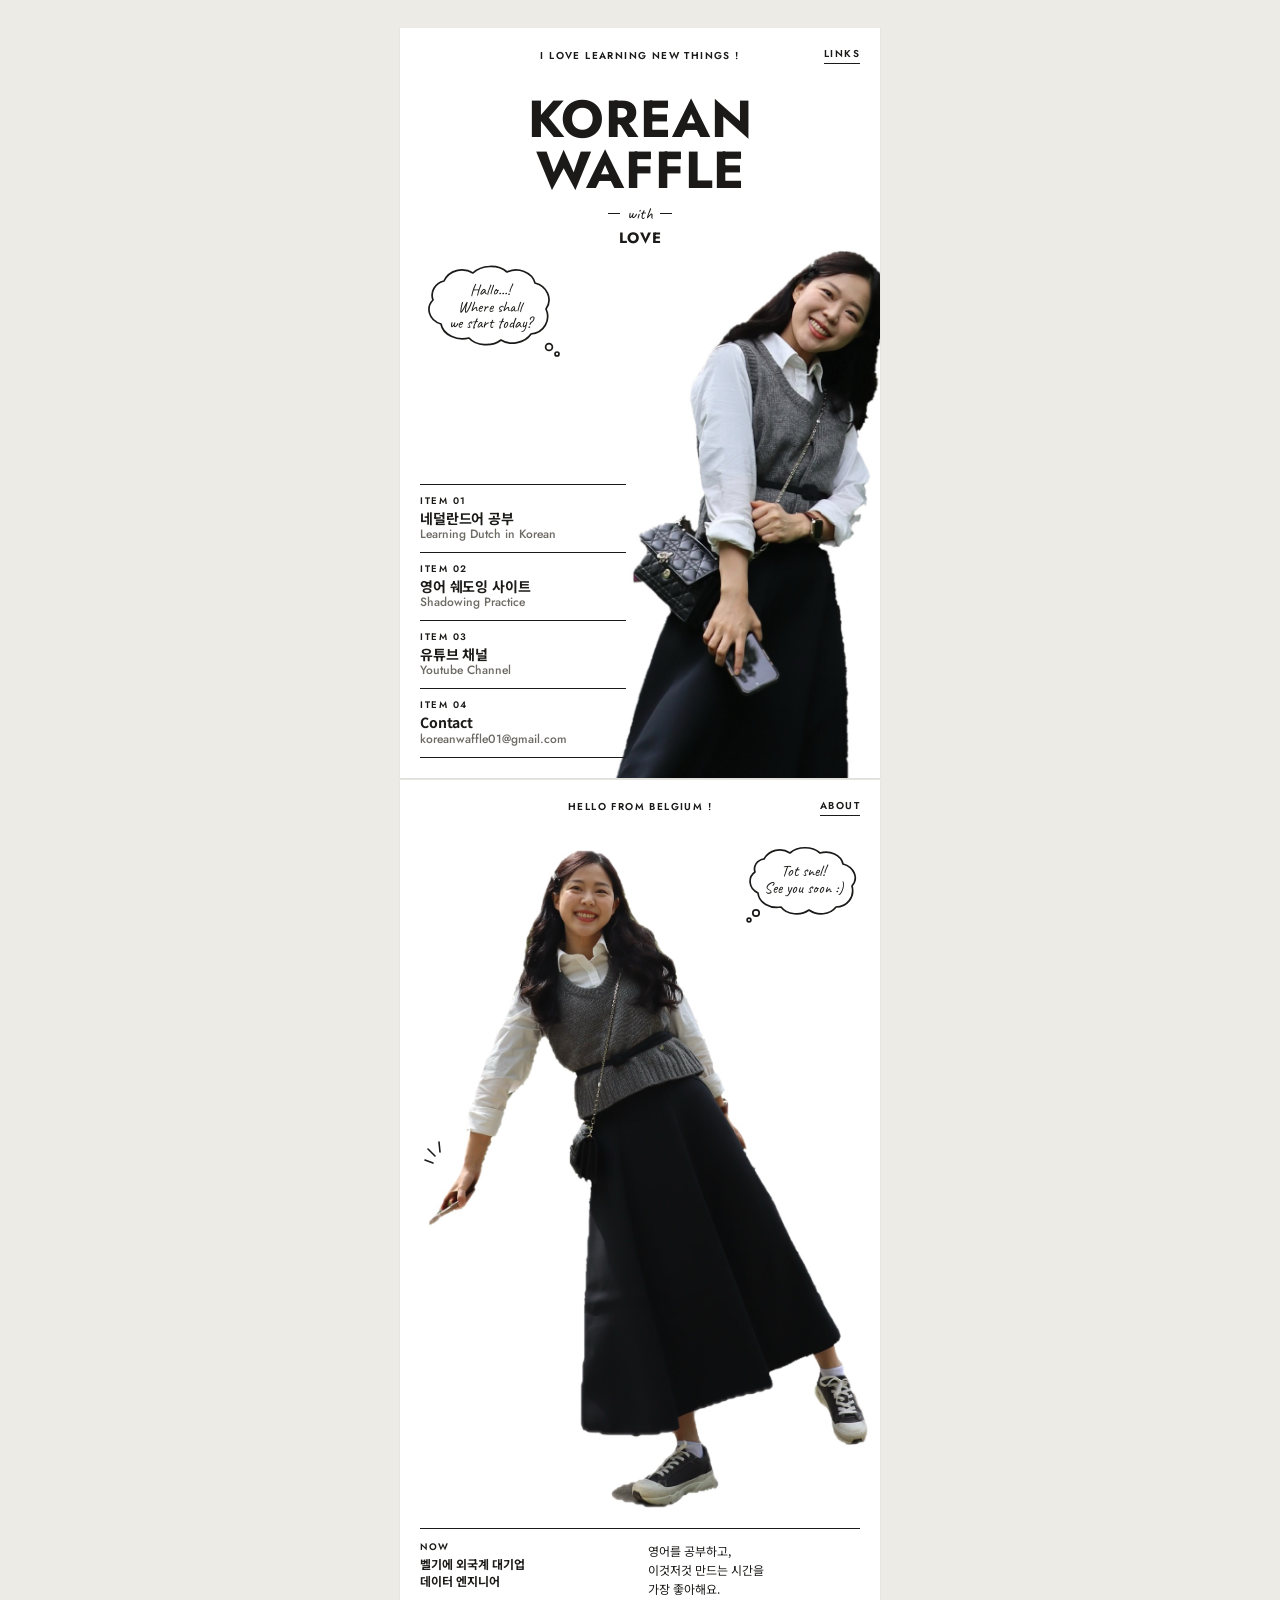
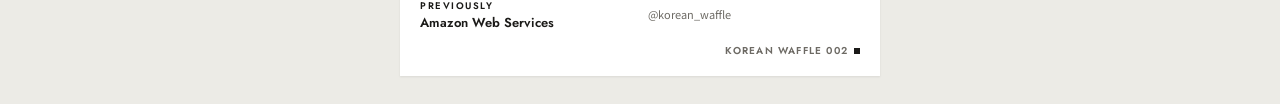
==== links/index.html @ d7e9f9f0 "소개 페이지 머리글과 소개글 변경 Co-Authored-By: Claude Opus 5.5 <noreply@anthropic.com>" ====
<!doctype html>
<html lang="ko">
<head>
  <meta charset="utf-8">
  <meta name="viewport" content="width=device-width, initial-scale=1, viewport-fit=cover">
  <title>Korean Waffle</title>
  <meta name="description" content="벨기에에 사는 한국인 크리에이터 Korean Waffle의 네덜란드어 공부, 영어 쉐도잉, 유튜브 채널">
  <meta name="theme-color" content="#ffffff">
  <meta name="color-scheme" content="light">
  <meta property="og:title" content="Korean Waffle">
  <meta property="og:description" content="Learning Dutch in Korean · Shadowing Practice · YouTube">
  <meta property="og:image" content="https://koreanwaffle.com/links/img/waffle-wide.jpg">
  <meta property="og:url" content="https://koreanwaffle.com/links/">
  <meta property="og:type" content="website">
  <link rel="icon" href="img/icon.png">
  <link rel="preconnect" href="https://fonts.googleapis.com">
  <link rel="preconnect" href="https://fonts.gstatic.com" crossorigin>
  <link href="https://fonts.googleapis.com/css2?family=Caveat:wght@600&family=Jost:wght@500;600;700&family=Noto+Sans+KR:wght@400;500;700&display=swap" rel="stylesheet">
  <style>
    :root {
      --ink: #1b1a18;
      --mute: #6d6a64;
      --line: #1b1a18;
      --paper: #ffffff;
      --desk: #ecebe6;
      --gutter: 20px;
    }
    * { box-sizing: border-box; }
    html { -webkit-text-size-adjust: 100%; }
    body {
      margin: 0; background: var(--desk); color: var(--ink);
      font-family: "Noto Sans KR", "Apple SD Gothic Neo", sans-serif;
      -webkit-font-smoothing: antialiased;
    }
    a { color: inherit; text-decoration: none; }
    .latin { font-family: "Jost", "Noto Sans KR", sans-serif; }
    .sheet { position: relative; max-width: 480px; margin: 0 auto; background: var(--paper); overflow: hidden; }
    .sheet + .sheet { margin-top: 2px; }

    /* running head */
    .run {
      display: grid; grid-template-columns: 1fr auto 1fr; align-items: center;
      padding: 18px var(--gutter) 0; font-family: "Jost", sans-serif;
      font-size: 10px; font-weight: 600; letter-spacing: .14em;
    }
    .run .tag { grid-column: 3; justify-self: end; border-bottom: 1.5px solid var(--line); padding-bottom: 2px; }
    .run .mid { grid-column: 2; }

    /* cover */
    :root { --w: min(100vw, 480px); }
    .title { text-align: center; padding: 30px var(--gutter) 0; }
    .title h1 {
      margin: 0; font-family: "Jost", sans-serif; font-weight: 700;
      font-size: clamp(38px, 11.4vw, 52px); line-height: .98; letter-spacing: .015em;
    }
    .with { display: flex; justify-content: center; align-items: center; gap: 7px; margin: 9px 0 5px;
      font-family: "Caveat", cursive; font-size: 17px; line-height: 1; }
    .with::before, .with::after { content: ""; width: 12px; height: 1.5px; background: var(--line); }
    .sub { font-family: "Jost", sans-serif; font-weight: 700; font-size: 15px; letter-spacing: .05em; }

    .stage { position: relative; height: calc(var(--w) * .68 * 1.62); min-height: 424px; }
    .girlbox { position: absolute; right: -6px; top: 0; bottom: 0; width: calc(var(--w) * .68); overflow: hidden; z-index: 1; }
    .girlbox img { display: block; width: 100%; height: auto; mix-blend-mode: multiply; }
    .bubble { position: absolute; z-index: 2; font-family: "Caveat", cursive; text-align: center; color: var(--ink); }
    .bubble svg { position: absolute; inset: 0; width: 100%; height: 100%; overflow: visible; }
    .bubble p { position: relative; margin: 0; font-size: 16px; line-height: 1.02; }
    .bubble-a { left: 22px; top: 14px; width: 136px; height: 92px; display: grid; place-items: center; padding: 8px 14px 12px; }

    /* contents */
    .index { position: absolute; z-index: 2; left: var(--gutter); bottom: 20px; width: calc(var(--w) * .43); margin: 0; padding: 0; list-style: none; }
    .index li { border-top: 1.5px solid var(--line); }
    .index li:last-child { border-bottom: 1.5px solid var(--line); }
    .index a { display: block; padding: 9px 0 10px; min-height: 58px; }
    .index .no { display: block; font-family: "Jost", sans-serif; font-size: 9.5px; font-weight: 600; letter-spacing: .16em; }
    .index .ko { display: block; margin-top: 1px; font-size: 14px; font-weight: 700; letter-spacing: -.01em; line-height: 1.3; }
    .index .en { display: block; font-family: "Jost", sans-serif; font-size: 12px; font-weight: 500; color: var(--mute); line-height: 1.25; white-space: nowrap; }
    .index a:hover .ko, .index a:focus-visible .ko { text-decoration: underline; text-underline-offset: 3px; }
    .index a:focus-visible { outline: 2px solid var(--ink); outline-offset: 2px; }

    /* second page */
    .spread { padding-bottom: 18px; }
    .spread .figure { position: relative; margin: 34px 0 0; padding: 0 12px 0 28px; }
    .spread .figure img { display: block; width: 100%; height: auto; }
    .ticks { position: absolute; left: 22px; top: 44%; width: 34px; height: 34px; }
    .bubble-b { right: 18px; top: -6px; width: 118px; height: 76px; display: grid; place-items: center; padding: 6px 12px 10px; }
    .caption { display: grid; grid-template-columns: 1fr 1fr; gap: 16px; margin: 20px var(--gutter) 0; padding-top: 12px; border-top: 1.5px solid var(--line); font-size: 12px; line-height: 1.6; word-break: keep-all; }
    .caption dl { margin: 0; }
    .caption dt { font-family: "Jost", sans-serif; font-size: 9.5px; font-weight: 600; letter-spacing: .16em; line-height: 1.3; }
    .caption dd { margin: 2px 0 10px; font-weight: 700; line-height: 1.45; }
    .caption dd:last-child { margin-bottom: 0; }
    .caption dd.latin { font-size: 13px; font-weight: 600; }
    .caption p { margin: 0; }
    .caption small { display: block; margin-top: 8px; font-size: 11px; color: var(--mute); }
    .folio { display: flex; justify-content: flex-end; align-items: center; gap: 6px; padding: 10px var(--gutter) 0;
      font-family: "Jost", sans-serif; font-size: 10px; font-weight: 600; letter-spacing: .12em; color: var(--mute); }
    .folio i { width: 6px; height: 6px; background: var(--ink); }

    /* code popup */
    .gate { position: fixed; inset: 0; z-index: 10; display: grid; place-items: center; padding: 20px; background: rgba(255,255,255,.86); }
    .gate[hidden] { display: none; }
    .gate form { width: 100%; max-width: 300px; padding: 22px 20px 18px; background: #fff; border: 1.5px solid var(--line); text-align: center; }
    .gate h2 { margin: 0; font-size: 15px; font-weight: 700; }
    .gate input {
      display: block; width: 100%; margin: 16px 0 6px; padding: 8px 0 8px .4em; border: 0; border-bottom: 1.5px solid var(--line); border-radius: 0;
      background: none; color: var(--ink); font-family: "Jost", sans-serif; font-size: 24px; font-weight: 600; letter-spacing: .4em; text-align: center; outline: none;
    }
    .gate .msg { min-height: 18px; margin: 0; font-size: 12px; color: #b3261e; }
    .gate .acts { display: grid; grid-template-columns: 1fr 1fr; gap: 8px; margin-top: 10px; }
    .gate button { min-height: 44px; border: 1.5px solid var(--line); border-radius: 0; background: #fff; color: var(--ink); font: 500 14px "Noto Sans KR", sans-serif; cursor: pointer; }
    .gate button[type=submit] { background: var(--ink); color: #fff; }

    @media (max-width: 374px) { .index .en { font-size: 11px; } }
    @media (min-width: 520px) {
      body { padding: 28px 0; }
      .sheet { box-shadow: 0 1px 2px rgba(0,0,0,.08); }
    }
  </style>
</head>
<body>
  <section class="sheet cover">
    <div class="run"><span class="mid">I LOVE LEARNING NEW THINGS !</span><span class="tag">LINKS</span></div>

    <header class="title">
      <h1>KOREAN<br>WAFFLE</h1>
      <div class="with">with</div>
      <div class="sub">LOVE</div>
    </header>

    <div class="stage">
      <div class="bubble bubble-a" aria-hidden="true">
        <svg viewBox="0 0 136 92" fill="none" stroke="#1b1a18" stroke-width="1.7" stroke-linejoin="round">
          <path d="M22 18c5-11 19-14 29-8 8-8 25-9 34-1 11-5 25 0 28 11 12 3 18 16 11 26 5 11-2 24-15 25-6 9-21 12-30 6-9 7-25 6-32-2-12 3-26-3-28-14C6 57 4 44 11 37 8 29 13 20 22 18Z" fill="#fff"/>
          <circle cx="127" cy="84" r="3.4" fill="#fff"/>
          <circle cx="135" cy="91" r="2" fill="#fff"/>
        </svg>
        <p>Hallo...!<br>Where shall<br>we start today?</p>
      </div>

      <div class="girlbox"><img src="img/waffle-tilt.jpg" width="679" height="1700" alt="셔츠와 니트 조끼를 입고 고개를 기울여 웃는 Korean Waffle" fetchpriority="high"></div>

      <nav aria-label="링크">
        <ol class="index">
          <li><a href="#" data-gate="https://wafelnederlands.com"><span class="no">ITEM 01</span><span class="ko">네덜란드어 공부</span><span class="en">Learning Dutch in Korean</span></a></li>
          <li><a href="#" data-gate="https://koreanwaffle.com/shadowing/"><span class="no">ITEM 02</span><span class="ko">영어 쉐도잉 사이트</span><span class="en">Shadowing Practice</span></a></li>
          <li><a href="https://www.youtube.com/@KoreanWaffle"><span class="no">ITEM 03</span><span class="ko">유튜브 채널</span><span class="en">Youtube Channel</span></a></li>
          <li><a href="mailto:koreanwaffle01@gmail.com"><span class="no">ITEM 04</span><span class="ko">Contact</span><span class="en">koreanwaffle01@gmail.com</span></a></li>
        </ol>
      </nav>
    </div>
  </section>

  <section class="sheet spread" id="about" aria-label="소개">
    <div class="run"><span class="mid">HELLO FROM BELGIUM !</span><span class="tag">ABOUT</span></div>
    <div class="figure">
      <div class="bubble bubble-b" aria-hidden="true">
        <svg viewBox="0 0 118 76" fill="none" stroke="#1b1a18" stroke-width="1.7" stroke-linejoin="round">
          <path d="M20 15c5-9 17-12 26-6 8-7 22-7 30 0 10-3 21 2 23 11 11 3 16 14 9 22 3 11-5 21-16 21-6 8-19 9-27 3-8 6-22 5-28-3-11 2-22-4-23-14C4 44 4 33 11 28 9 22 13 16 20 15Z" fill="#fff"/>
          <circle cx="12" cy="69" r="3.2" fill="#fff"/>
          <circle cx="5" cy="76" r="1.9" fill="#fff"/>
        </svg>
        <p>Tot snel!<br>See you soon :)</p>
      </div>
      <svg class="ticks" viewBox="0 0 34 34" fill="none" stroke="#1b1a18" stroke-width="1.6" stroke-linecap="round" aria-hidden="true">
        <path d="M3 21l8 3M6 10l7 7M17 3l1 10"/>
      </svg>
      <img src="img/waffle-wide.jpg" width="1003" height="1500" loading="lazy" alt="두 팔을 벌리고 한 발을 들어 활짝 웃는 Korean Waffle">
    </div>
    <div class="caption">
      <dl>
        <dt>NOW</dt><dd>벨기에 외국계 대기업<br>데이터 엔지니어</dd>
        <dt>PREVIOUSLY</dt><dd class="latin">Amazon Web Services</dd>
      </dl>
      <div class="note">
        <p>영어를 공부하고,<br>이것저것 만드는 시간을<br>가장 좋아해요.</p>
        <small>@korean_waffle</small>
      </div>
    </div>
    <div class="folio">KOREAN WAFFLE 002 <i></i></div>
  </section>
  <div class="gate" id="gate" role="dialog" aria-modal="true" aria-labelledby="gate-title" hidden>
    <form id="gate-form" novalidate>
      <h2 id="gate-title">코드 6자리를 넣어주세요</h2>
      <input id="gate-code" type="text" inputmode="numeric" pattern="[0-9]*" maxlength="6" autocomplete="off" aria-label="코드 6자리" aria-describedby="gate-msg">
      <p class="msg" id="gate-msg" role="alert"></p>
      <div class="acts"><button type="button" id="gate-cancel">취소</button><button type="submit">확인</button></div>
    </form>
  </div>

  <script>
    (function () {
      var HASH = "aac69fa5";
      var gate = document.getElementById("gate"), form = document.getElementById("gate-form"),
          code = document.getElementById("gate-code"), msg = document.getElementById("gate-msg"),
          target = "", opener = null;
      function fnv(t) {
        var h = 0x811c9dc5;
        for (var i = 0; i < t.length; i++) { h ^= t.charCodeAt(i); h = Math.imul(h, 0x01000193) >>> 0; }
        return ("0000000" + h.toString(16)).slice(-8);
      }
      function close() { gate.hidden = true; code.value = ""; msg.textContent = ""; if (opener) opener.focus(); }
      function check() {
        if (code.value.length < 6) { msg.textContent = "코드 6자리를 모두 넣어주세요."; code.focus(); return; }
        if (fnv(code.value) === HASH) { gate.hidden = true; code.value = ""; location.href = target; return; }
        msg.textContent = "코드가 맞지 않아요."; code.value = ""; code.focus();
      }
      document.querySelectorAll("[data-gate]").forEach(function (a) {
        a.addEventListener("click", function (e) {
          e.preventDefault();
          target = a.getAttribute("data-gate"); opener = a;
          gate.hidden = false; msg.textContent = ""; code.value = ""; code.focus();
        });
      });
      code.addEventListener("input", function () {
        code.value = code.value.replace(/\D/g, "").slice(0, 6);
        if (code.value.length === 6) check(); else msg.textContent = "";
      });
      form.addEventListener("submit", function (e) { e.preventDefault(); check(); });
      document.getElementById("gate-cancel").addEventListener("click", close);
      gate.addEventListener("click", function (e) { if (e.target === gate) close(); });
      document.addEventListener("keydown", function (e) { if (e.key === "Escape" && !gate.hidden) close(); });
    })();
  </script>
</body>
</html>
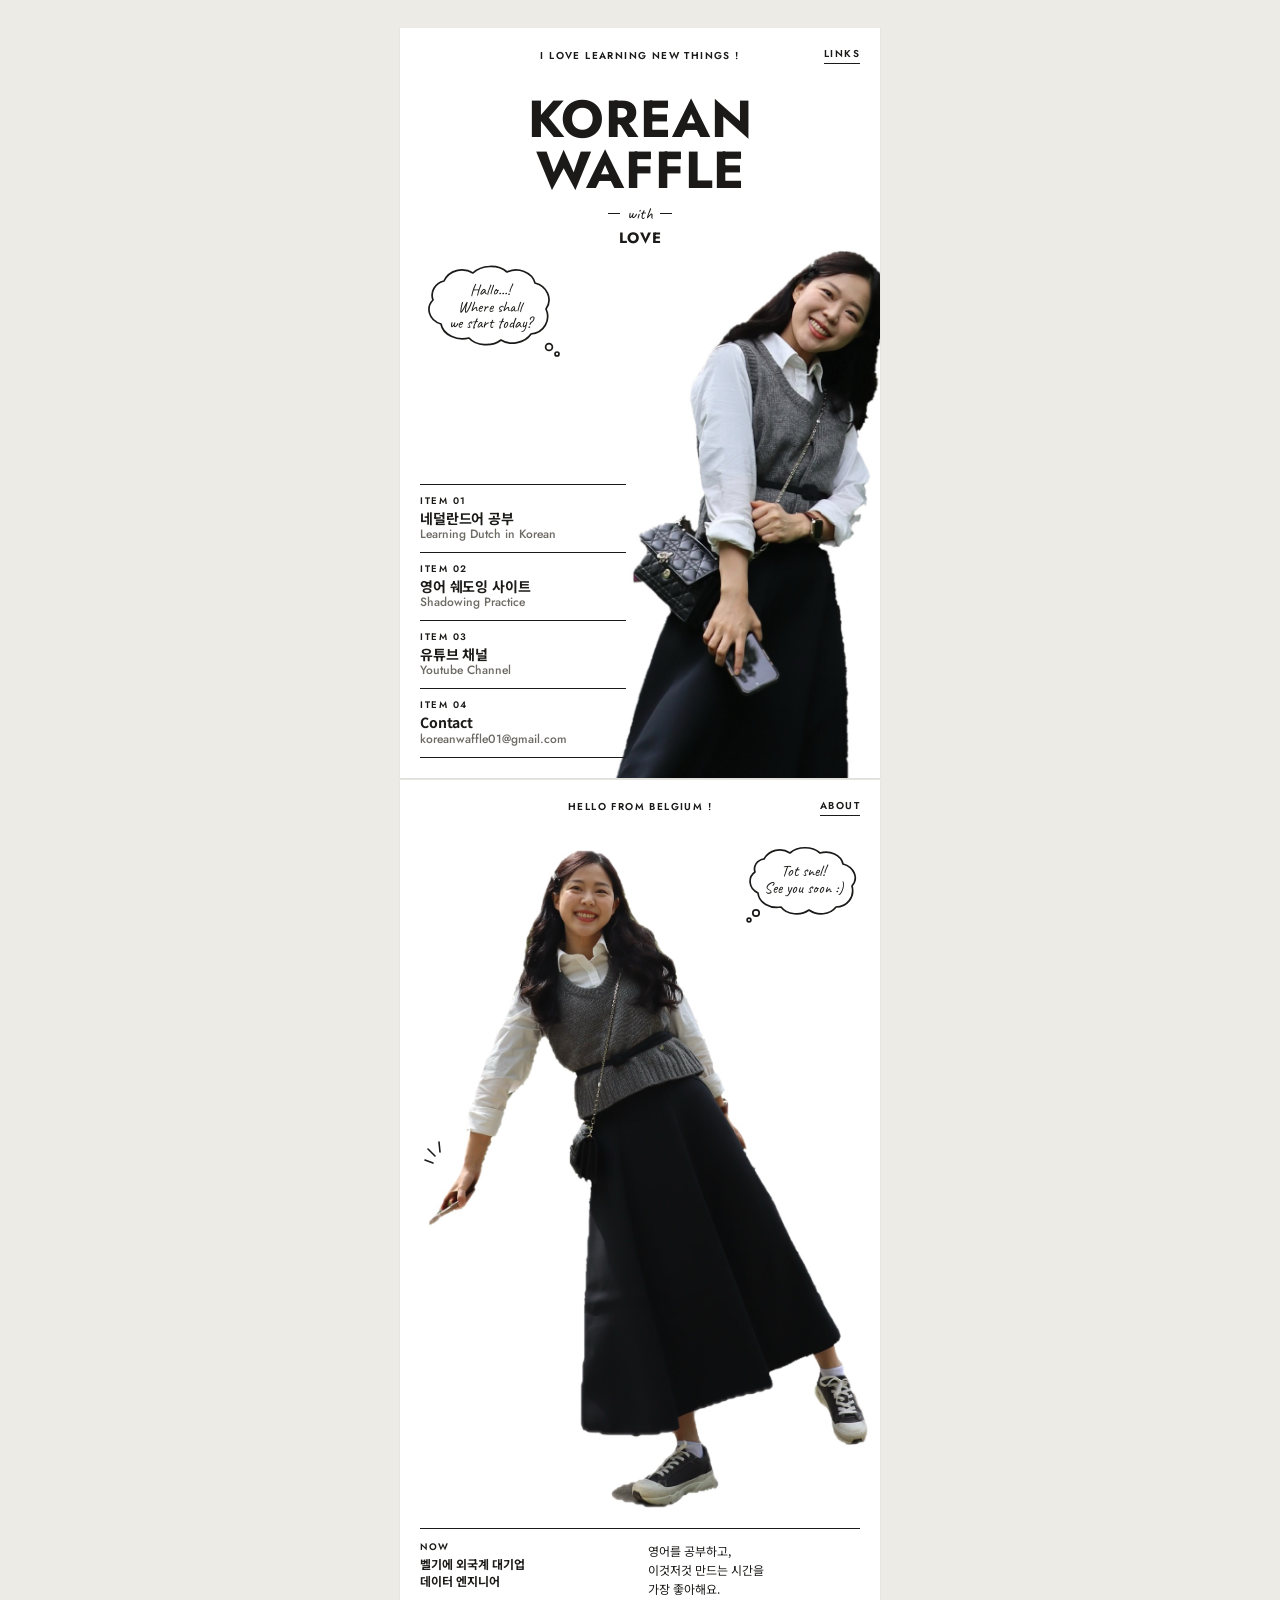
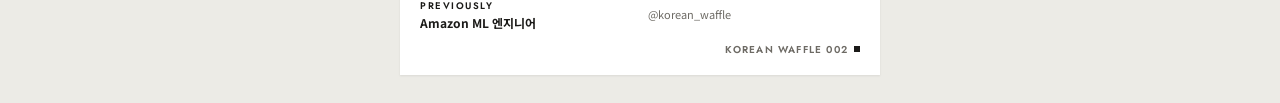
==== commit 0fcb6d1c: "소개 페이지 이전 경력 문구 변경 Co-Authored-By: Claude Opus 5.5 <noreply@anthropic.com>" ====
--- a/links/index.html
+++ b/links/index.html
@@ -168,7 +168,7 @@
     <div class="caption">
       <dl>
         <dt>NOW</dt><dd>벨기에 외국계 대기업<br>데이터 엔지니어</dd>
-        <dt>PREVIOUSLY</dt><dd class="latin">Amazon Web Services</dd>
+        <dt>PREVIOUSLY</dt><dd>Amazon ML 엔지니어</dd>
       </dl>
       <div class="note">
         <p>영어를 공부하고,<br>이것저것 만드는 시간을<br>가장 좋아해요.</p>
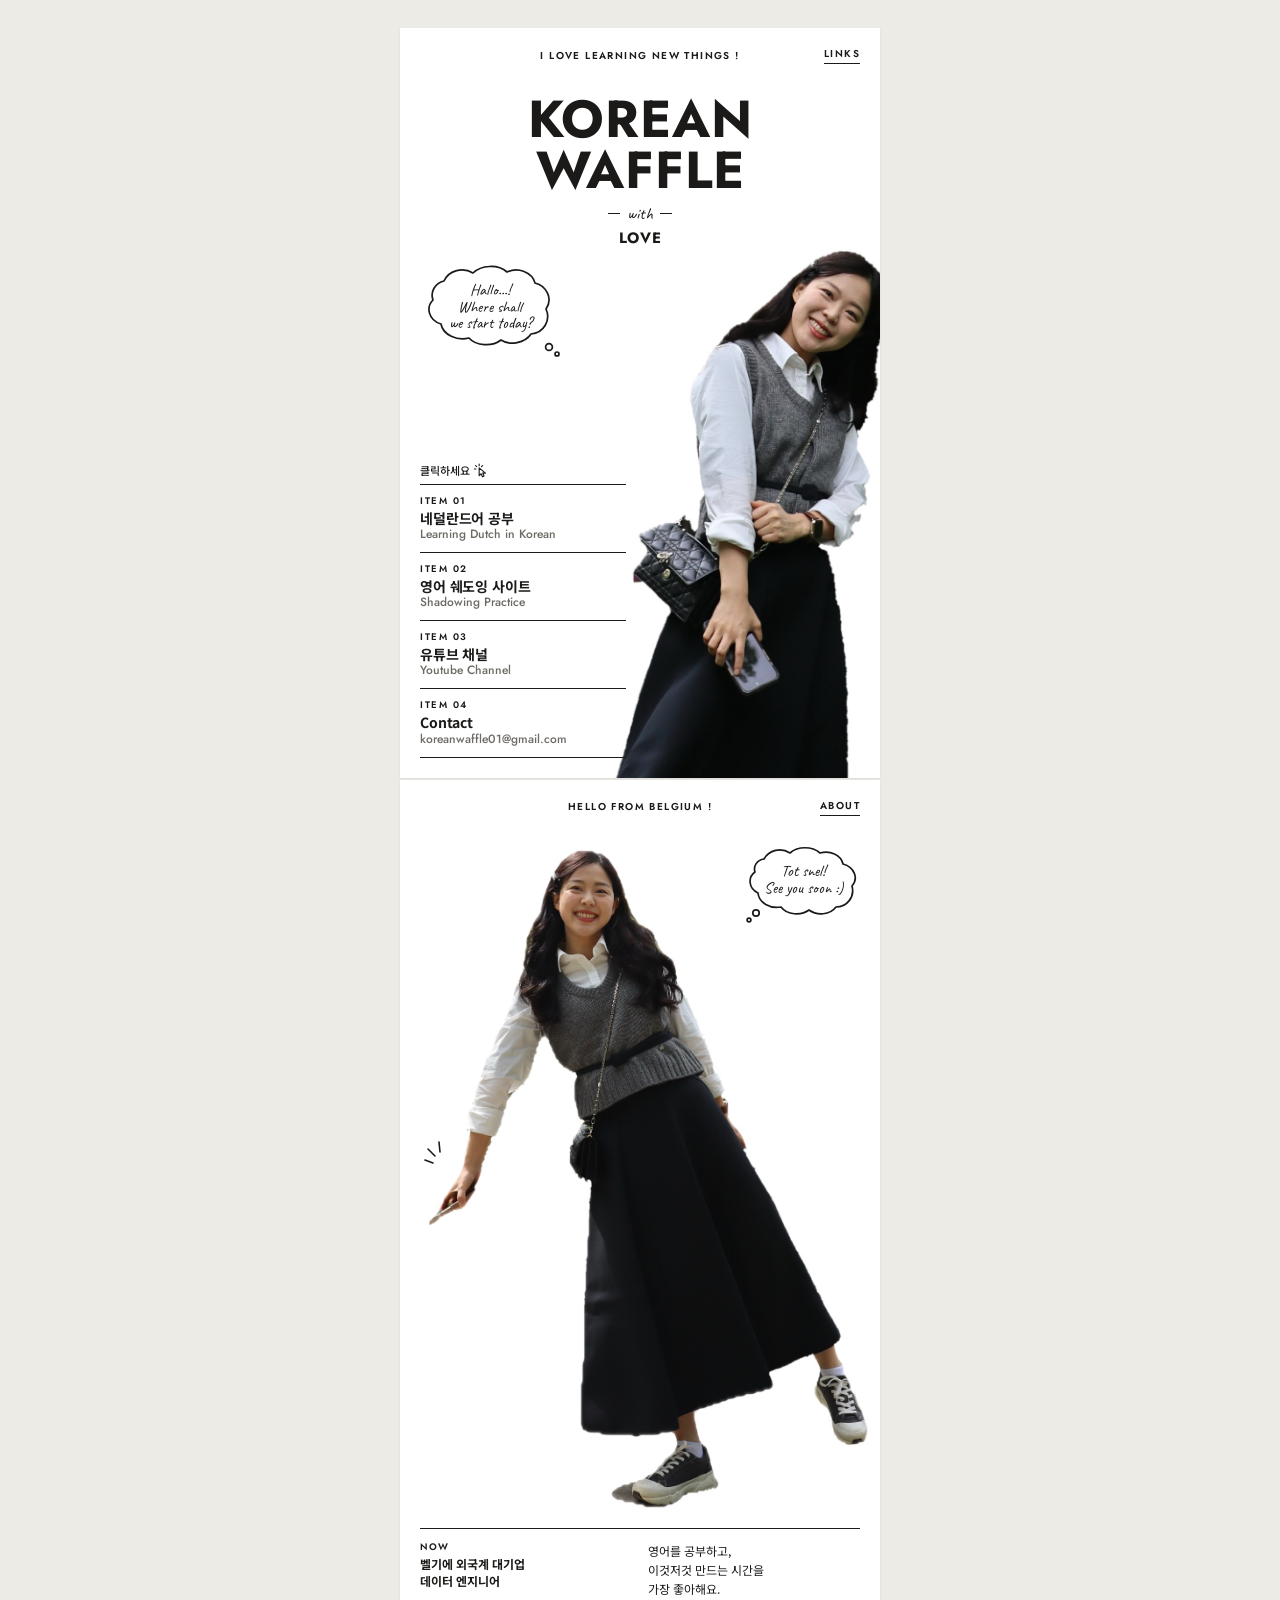
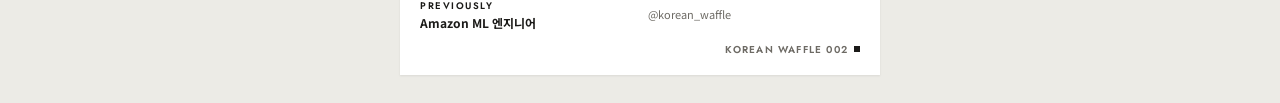
==== commit 89e51691: "소개 페이지 링크 위에 클릭 안내 추가 Co-Authored-By: Claude Opus 5.5 <noreply@anthropic.com>" ====
--- a/links/index.html
+++ b/links/index.html
@@ -58,7 +58,7 @@
     .with::before, .with::after { content: ""; width: 12px; height: 1.5px; background: var(--line); }
     .sub { font-family: "Jost", sans-serif; font-weight: 700; font-size: 15px; letter-spacing: .05em; }
 
-    .stage { position: relative; height: calc(var(--w) * .68 * 1.62); min-height: 424px; }
+    .stage { position: relative; height: calc(var(--w) * .68 * 1.62); min-height: 440px; }
     .girlbox { position: absolute; right: -6px; top: 0; bottom: 0; width: calc(var(--w) * .68); overflow: hidden; z-index: 1; }
     .girlbox img { display: block; width: 100%; height: auto; mix-blend-mode: multiply; }
     .bubble { position: absolute; z-index: 2; font-family: "Caveat", cursive; text-align: center; color: var(--ink); }
@@ -67,7 +67,10 @@
     .bubble-a { left: 22px; top: 14px; width: 136px; height: 92px; display: grid; place-items: center; padding: 8px 14px 12px; }
 
     /* contents */
-    .index { position: absolute; z-index: 2; left: var(--gutter); bottom: 20px; width: calc(var(--w) * .43); margin: 0; padding: 0; list-style: none; }
+    .links { position: absolute; z-index: 2; left: var(--gutter); bottom: 20px; width: calc(var(--w) * .43); }
+    .hint { display: flex; align-items: center; gap: 4px; margin: 0 0 6px; font-size: 11px; font-weight: 500; line-height: 1.3; color: var(--ink); }
+    .hint svg { flex: none; width: 15px; height: 15px; }
+    .index { margin: 0; padding: 0; list-style: none; }
     .index li { border-top: 1.5px solid var(--line); }
     .index li:last-child { border-bottom: 1.5px solid var(--line); }
     .index a { display: block; padding: 9px 0 10px; min-height: 58px; }
@@ -138,11 +141,14 @@
 
       <div class="girlbox"><img src="img/waffle-tilt.jpg" width="679" height="1700" alt="셔츠와 니트 조끼를 입고 고개를 기울여 웃는 Korean Waffle" fetchpriority="high"></div>
 
-      <nav aria-label="링크">
+      <nav class="links" aria-label="링크">
+        <p class="hint">클릭하세요
+          <svg viewBox="0 0 16 16" aria-hidden="true"><path d="M5.5 5.2v8.3l2.1-2 1.4 3.2 1.7-.8-1.4-3.1h2.9z" fill="#fff" stroke="#1b1a18" stroke-width="1.2" stroke-linejoin="round"/><path d="M5.5 2.8V1M2.9 3.9 1.7 2.7M2 6.4H.3M8 3.9l1.2-1.2" fill="none" stroke="#1b1a18" stroke-width="1.2" stroke-linecap="round"/></svg>
+        </p>
         <ol class="index">
-          <li><a href="#" data-gate="https://wafelnederlands.com"><span class="no">ITEM 01</span><span class="ko">네덜란드어 공부</span><span class="en">Learning Dutch in Korean</span></a></li>
-          <li><a href="#" data-gate="https://koreanwaffle.com/shadowing/"><span class="no">ITEM 02</span><span class="ko">영어 쉐도잉 사이트</span><span class="en">Shadowing Practice</span></a></li>
-          <li><a href="https://www.youtube.com/@KoreanWaffle"><span class="no">ITEM 03</span><span class="ko">유튜브 채널</span><span class="en">Youtube Channel</span></a></li>
+          <li><a href="#" data-gate="https://wafelnederlands.com" data-code="aac69fa5"><span class="no">ITEM 01</span><span class="ko">네덜란드어 공부</span><span class="en">Learning Dutch in Korean</span></a></li>
+          <li><a href="#" data-gate="https://koreanwaffle.com/shadowing/" data-code="1e0f9e59"><span class="no">ITEM 02</span><span class="ko">영어 쉐도잉 사이트</span><span class="en">Shadowing Practice</span></a></li>
+          <li><a href="https://www.youtube.com/@koreanwaffle01"><span class="no">ITEM 03</span><span class="ko">유튜브 채널</span><span class="en">Youtube Channel</span></a></li>
           <li><a href="mailto:koreanwaffle01@gmail.com"><span class="no">ITEM 04</span><span class="ko">Contact</span><span class="en">koreanwaffle01@gmail.com</span></a></li>
         </ol>
       </nav>
@@ -188,10 +194,9 @@
 
   <script>
     (function () {
-      var HASH = "aac69fa5";
       var gate = document.getElementById("gate"), form = document.getElementById("gate-form"),
           code = document.getElementById("gate-code"), msg = document.getElementById("gate-msg"),
-          target = "", opener = null;
+          target = "", hash = "", opener = null;
       function fnv(t) {
         var h = 0x811c9dc5;
         for (var i = 0; i < t.length; i++) { h ^= t.charCodeAt(i); h = Math.imul(h, 0x01000193) >>> 0; }
@@ -200,13 +205,13 @@
       function close() { gate.hidden = true; code.value = ""; msg.textContent = ""; if (opener) opener.focus(); }
       function check() {
         if (code.value.length < 6) { msg.textContent = "코드 6자리를 모두 넣어주세요."; code.focus(); return; }
-        if (fnv(code.value) === HASH) { gate.hidden = true; code.value = ""; location.href = target; return; }
+        if (fnv(code.value) === hash) { gate.hidden = true; code.value = ""; location.href = target; return; }
         msg.textContent = "코드가 맞지 않아요."; code.value = ""; code.focus();
       }
       document.querySelectorAll("[data-gate]").forEach(function (a) {
         a.addEventListener("click", function (e) {
           e.preventDefault();
-          target = a.getAttribute("data-gate"); opener = a;
+          target = a.getAttribute("data-gate"); hash = a.getAttribute("data-code"); opener = a;
           gate.hidden = false; msg.textContent = ""; code.value = ""; code.focus();
         });
       });
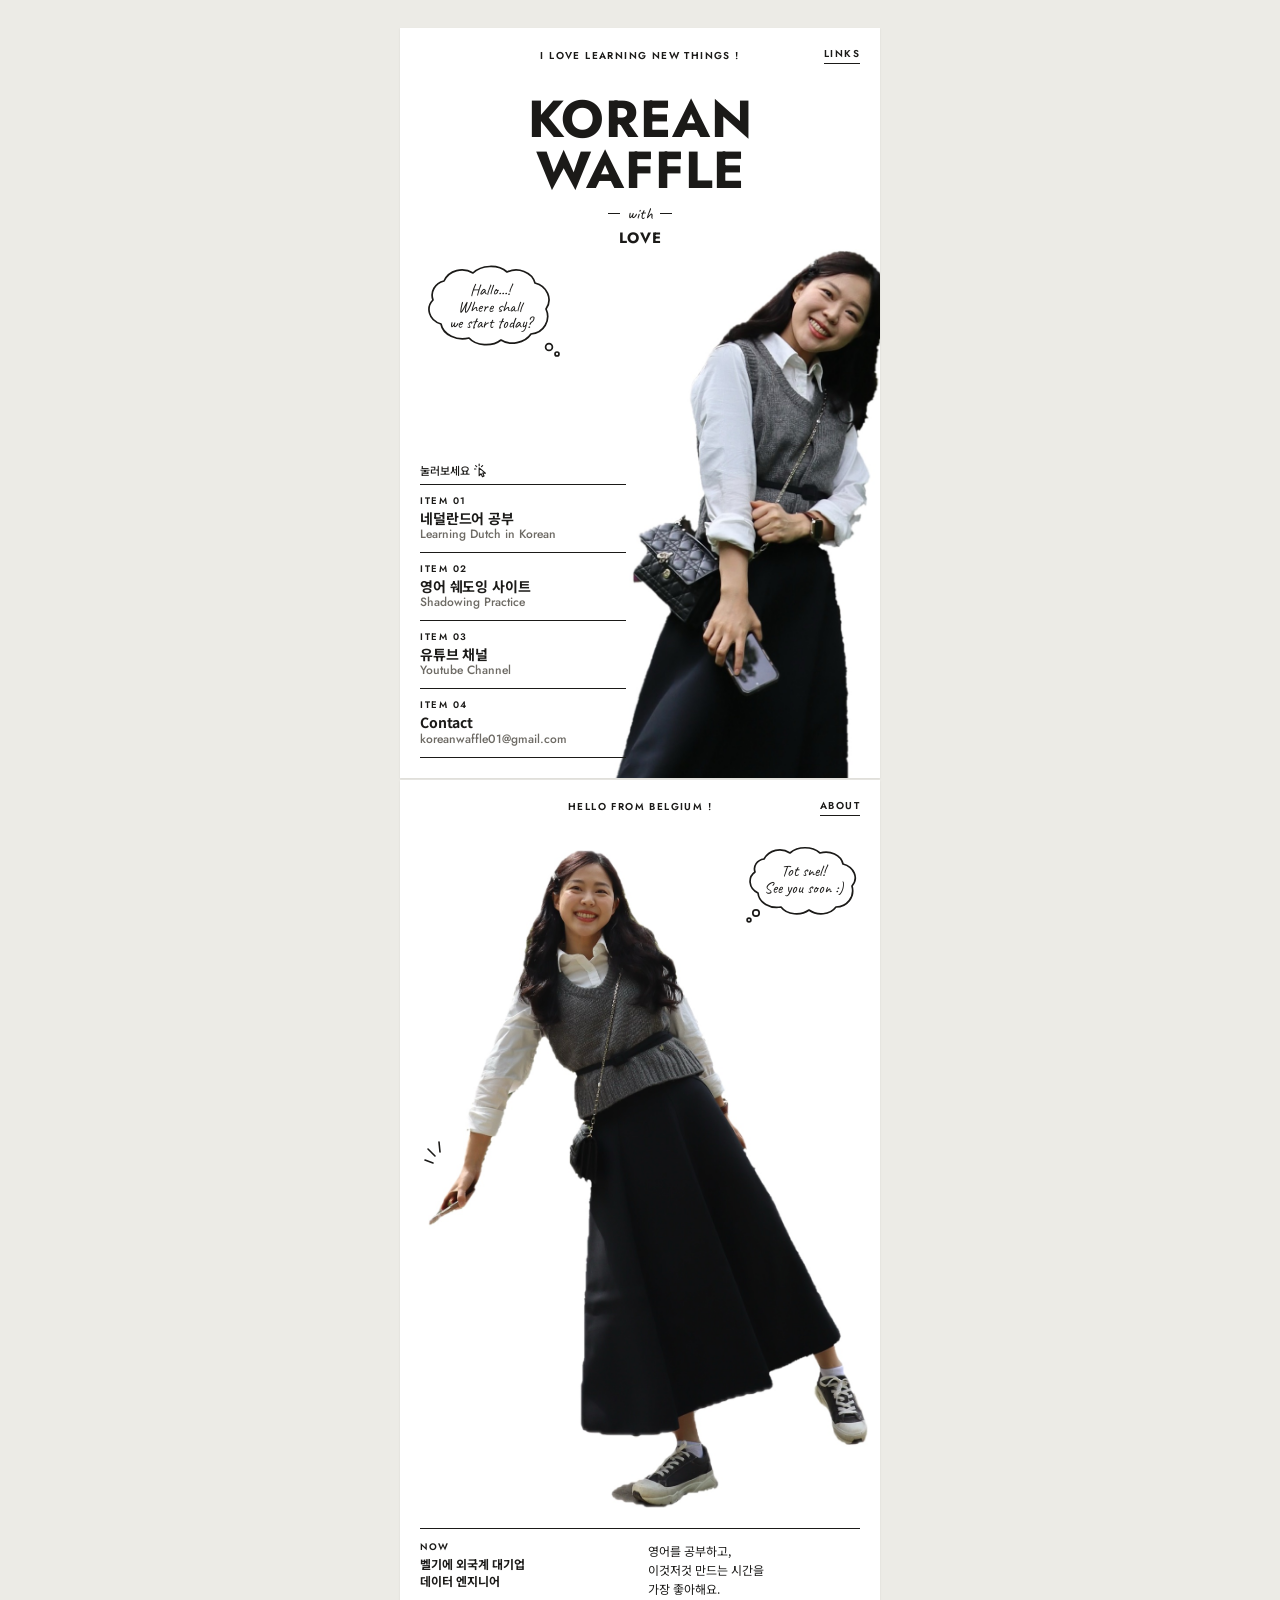
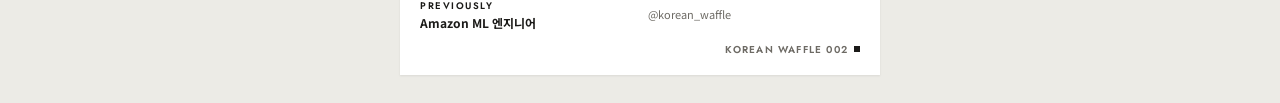
==== commit 1c6464ed: "소개 페이지 안내 문구를 눌러보세요로 변경 Co-Authored-By: Claude Opus 5.5 <noreply@anthropic.com>" ====
--- a/links/index.html
+++ b/links/index.html
@@ -142,7 +142,7 @@
       <div class="girlbox"><img src="img/waffle-tilt.jpg" width="679" height="1700" alt="셔츠와 니트 조끼를 입고 고개를 기울여 웃는 Korean Waffle" fetchpriority="high"></div>
 
       <nav class="links" aria-label="링크">
-        <p class="hint">클릭하세요
+        <p class="hint">눌러보세요
           <svg viewBox="0 0 16 16" aria-hidden="true"><path d="M5.5 5.2v8.3l2.1-2 1.4 3.2 1.7-.8-1.4-3.1h2.9z" fill="#fff" stroke="#1b1a18" stroke-width="1.2" stroke-linejoin="round"/><path d="M5.5 2.8V1M2.9 3.9 1.7 2.7M2 6.4H.3M8 3.9l1.2-1.2" fill="none" stroke="#1b1a18" stroke-width="1.2" stroke-linecap="round"/></svg>
         </p>
         <ol class="index">
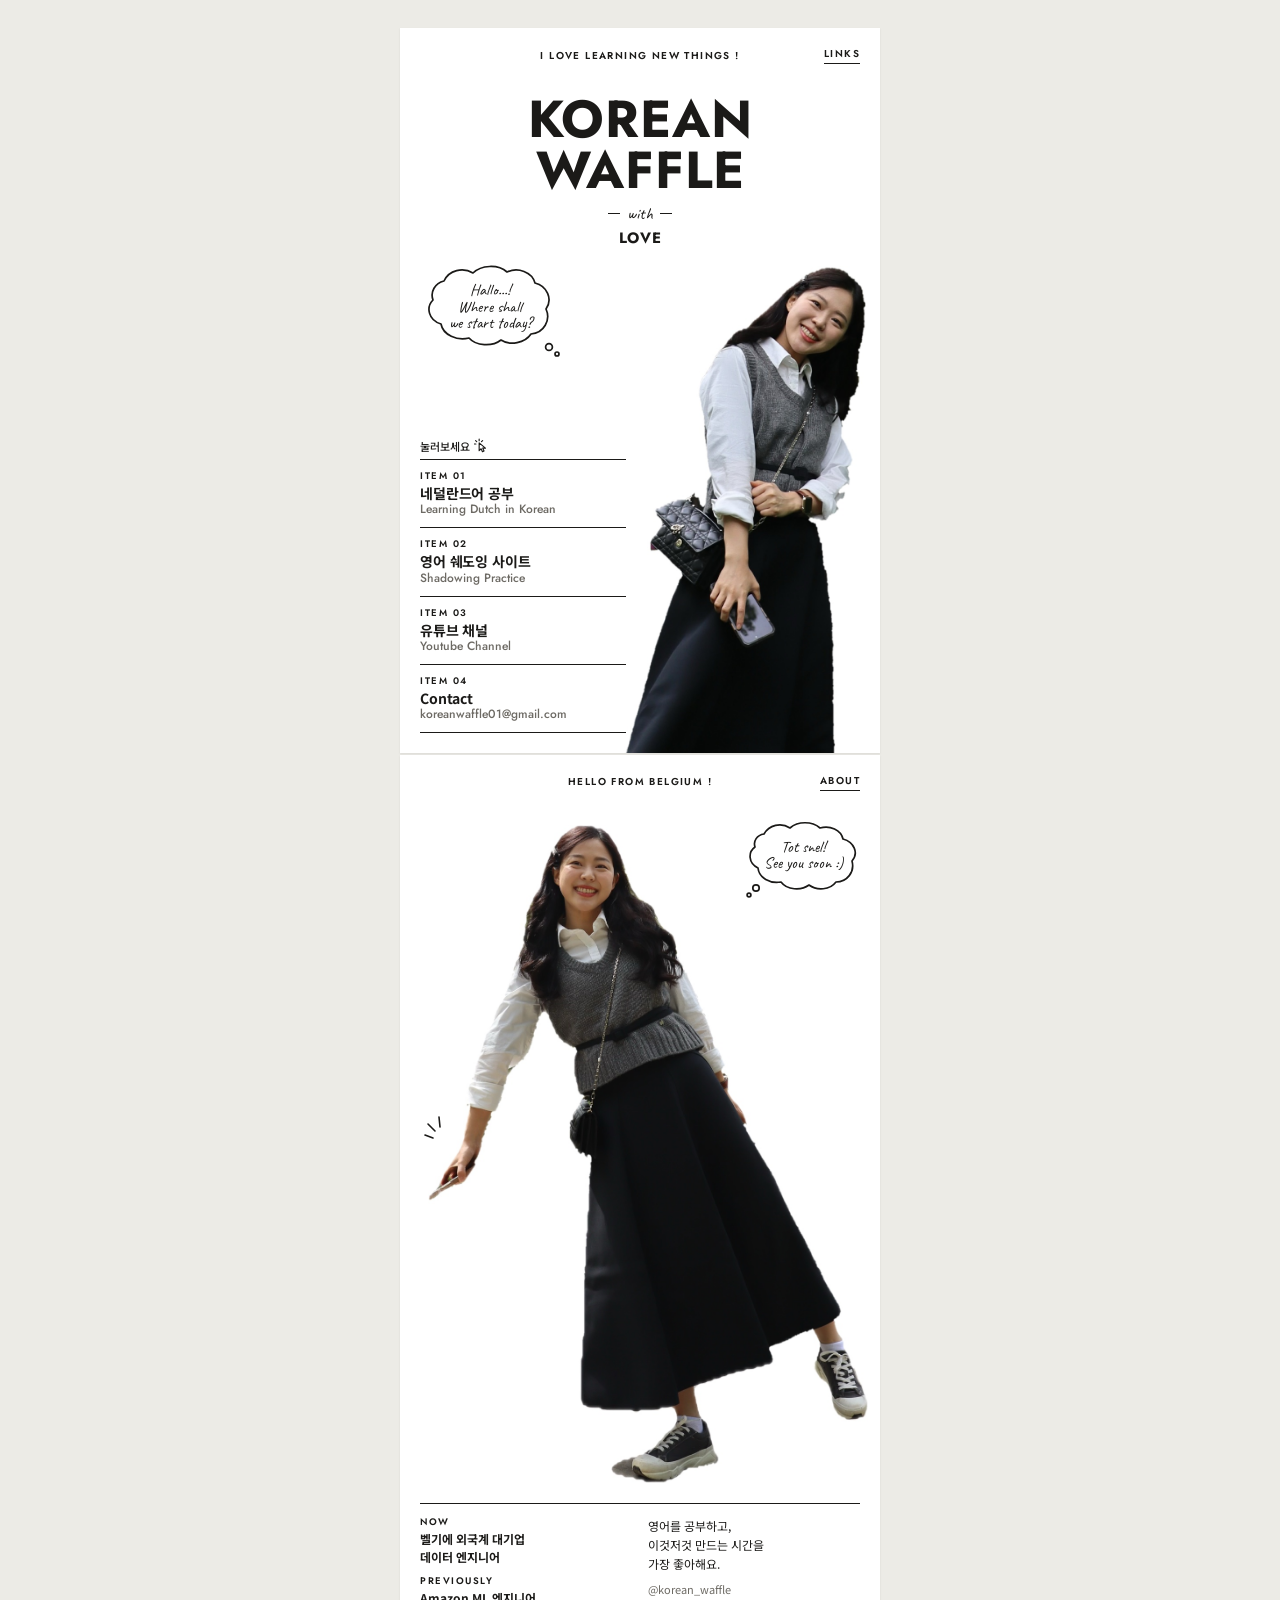
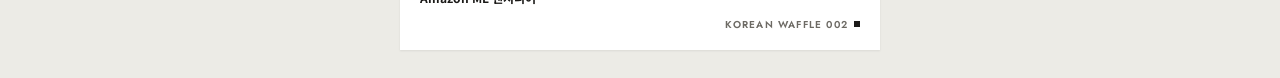
==== commit 301ae701: "소개 페이지 첫 화면 사진 크기를 줄여 얼굴이 잘리지 않게 수정 Co-Authored-By: Claude Opus 5.5 <noreply@anthropic.com>" ====
--- a/links/index.html
+++ b/links/index.html
@@ -58,8 +58,8 @@
     .with::before, .with::after { content: ""; width: 12px; height: 1.5px; background: var(--line); }
     .sub { font-family: "Jost", sans-serif; font-weight: 700; font-size: 15px; letter-spacing: .05em; }
 
-    .stage { position: relative; height: calc(var(--w) * .68 * 1.62); min-height: 440px; }
-    .girlbox { position: absolute; right: -6px; top: 0; bottom: 0; width: calc(var(--w) * .68); overflow: hidden; z-index: 1; }
+    .stage { position: relative; height: calc(var(--w) * 1.05); min-height: 440px; }
+    .girlbox { position: absolute; right: 14px; bottom: 0; width: calc(var(--w) * .58); height: calc(var(--w) * .58 * 1.75); overflow: hidden; z-index: 1; }
     .girlbox img { display: block; width: 100%; height: auto; mix-blend-mode: multiply; }
     .bubble { position: absolute; z-index: 2; font-family: "Caveat", cursive; text-align: center; color: var(--ink); }
     .bubble svg { position: absolute; inset: 0; width: 100%; height: 100%; overflow: visible; }
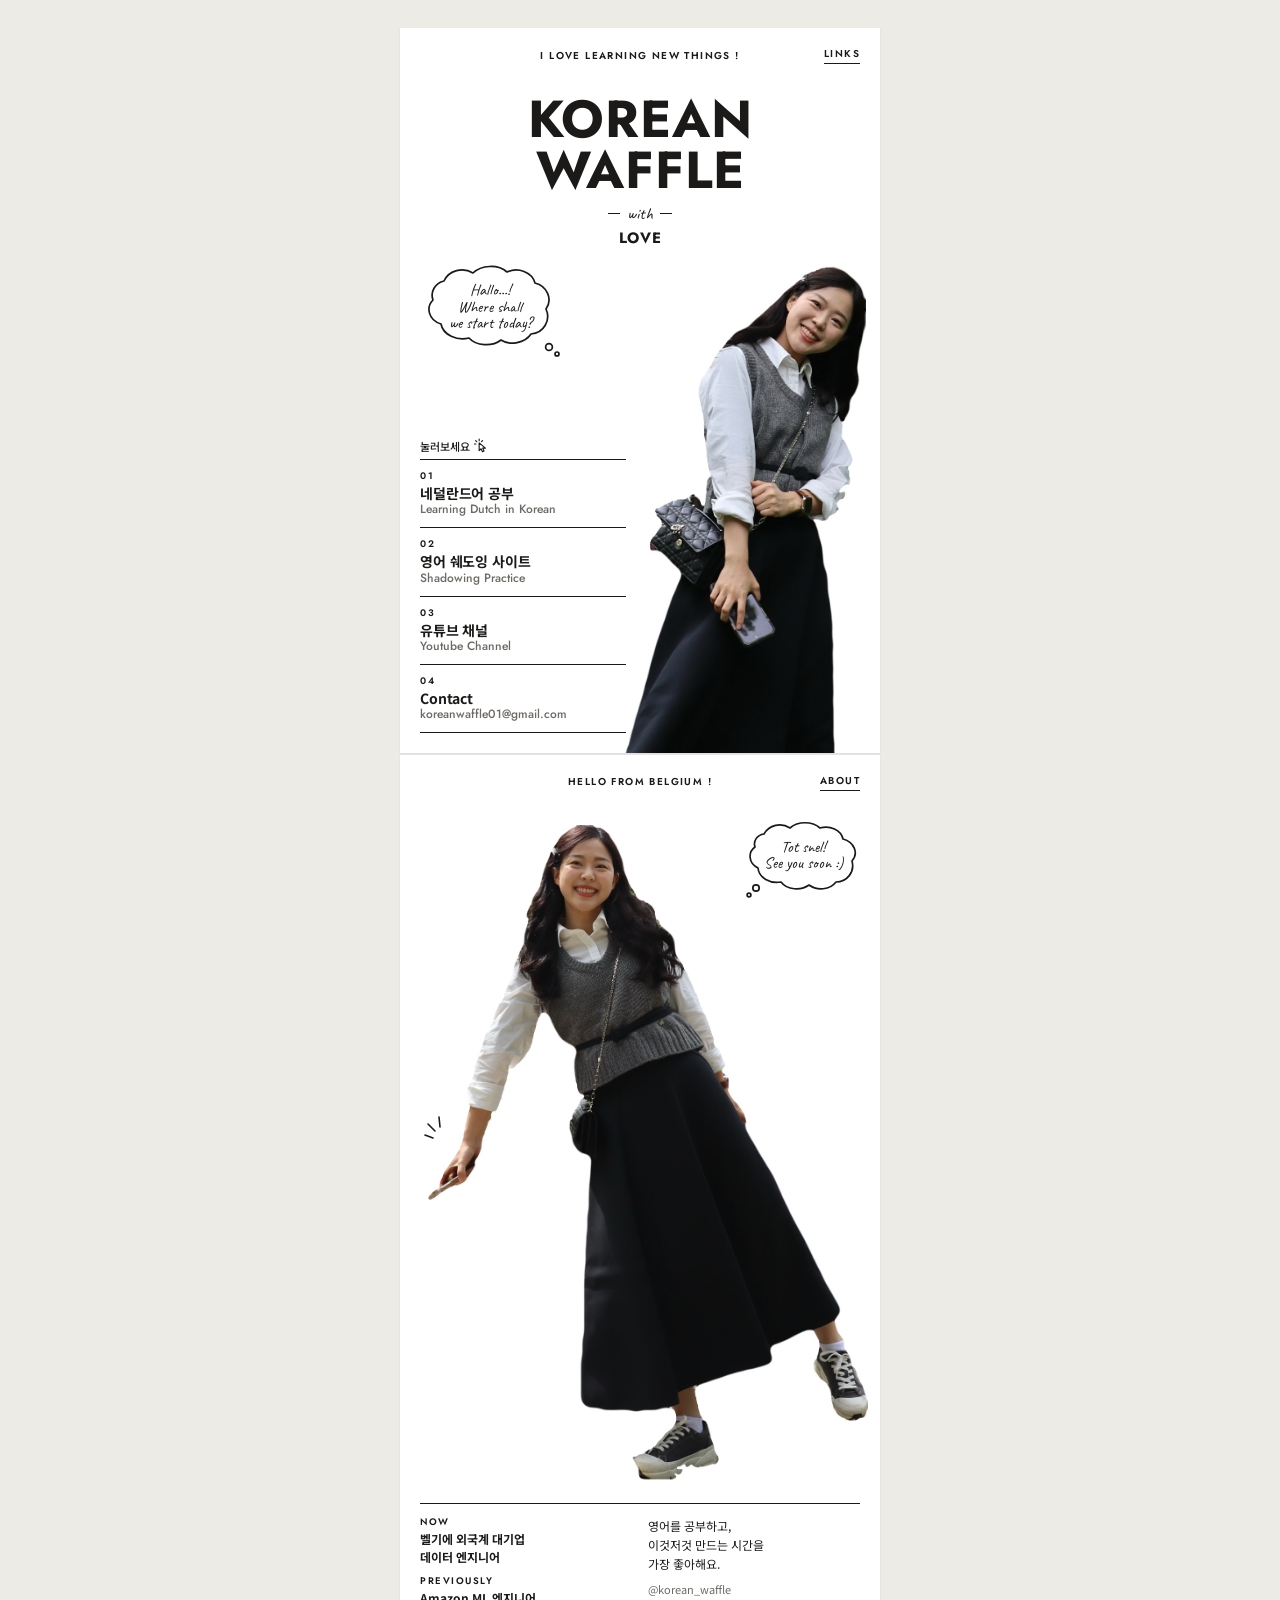
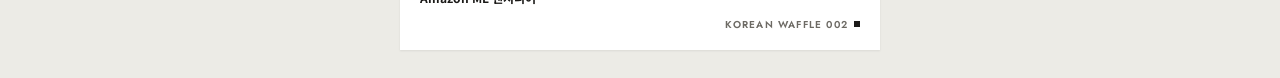
==== commit f15ab1ec: "소개 페이지 링크 번호에서 ITEM 글자 제거 Co-Authored-By: Claude Opus 5.5 <noreply@anthropic.com>" ====
--- a/links/index.html
+++ b/links/index.html
@@ -146,10 +146,10 @@
           <svg viewBox="0 0 16 16" aria-hidden="true"><path d="M5.5 5.2v8.3l2.1-2 1.4 3.2 1.7-.8-1.4-3.1h2.9z" fill="#fff" stroke="#1b1a18" stroke-width="1.2" stroke-linejoin="round"/><path d="M5.5 2.8V1M2.9 3.9 1.7 2.7M2 6.4H.3M8 3.9l1.2-1.2" fill="none" stroke="#1b1a18" stroke-width="1.2" stroke-linecap="round"/></svg>
         </p>
         <ol class="index">
-          <li><a href="#" data-gate="https://wafelnederlands.com" data-code="aac69fa5"><span class="no">ITEM 01</span><span class="ko">네덜란드어 공부</span><span class="en">Learning Dutch in Korean</span></a></li>
-          <li><a href="#" data-gate="https://koreanwaffle.com/shadowing/" data-code="1e0f9e59"><span class="no">ITEM 02</span><span class="ko">영어 쉐도잉 사이트</span><span class="en">Shadowing Practice</span></a></li>
-          <li><a href="https://www.youtube.com/@koreanwaffle01"><span class="no">ITEM 03</span><span class="ko">유튜브 채널</span><span class="en">Youtube Channel</span></a></li>
-          <li><a href="mailto:koreanwaffle01@gmail.com"><span class="no">ITEM 04</span><span class="ko">Contact</span><span class="en">koreanwaffle01@gmail.com</span></a></li>
+          <li><a href="#" data-gate="https://wafelnederlands.com" data-code="aac69fa5"><span class="no">01</span><span class="ko">네덜란드어 공부</span><span class="en">Learning Dutch in Korean</span></a></li>
+          <li><a href="#" data-gate="https://koreanwaffle.com/shadowing/" data-code="1e0f9e59"><span class="no">02</span><span class="ko">영어 쉐도잉 사이트</span><span class="en">Shadowing Practice</span></a></li>
+          <li><a href="https://www.youtube.com/@koreanwaffle01"><span class="no">03</span><span class="ko">유튜브 채널</span><span class="en">Youtube Channel</span></a></li>
+          <li><a href="mailto:koreanwaffle01@gmail.com"><span class="no">04</span><span class="ko">Contact</span><span class="en">koreanwaffle01@gmail.com</span></a></li>
         </ol>
       </nav>
     </div>
